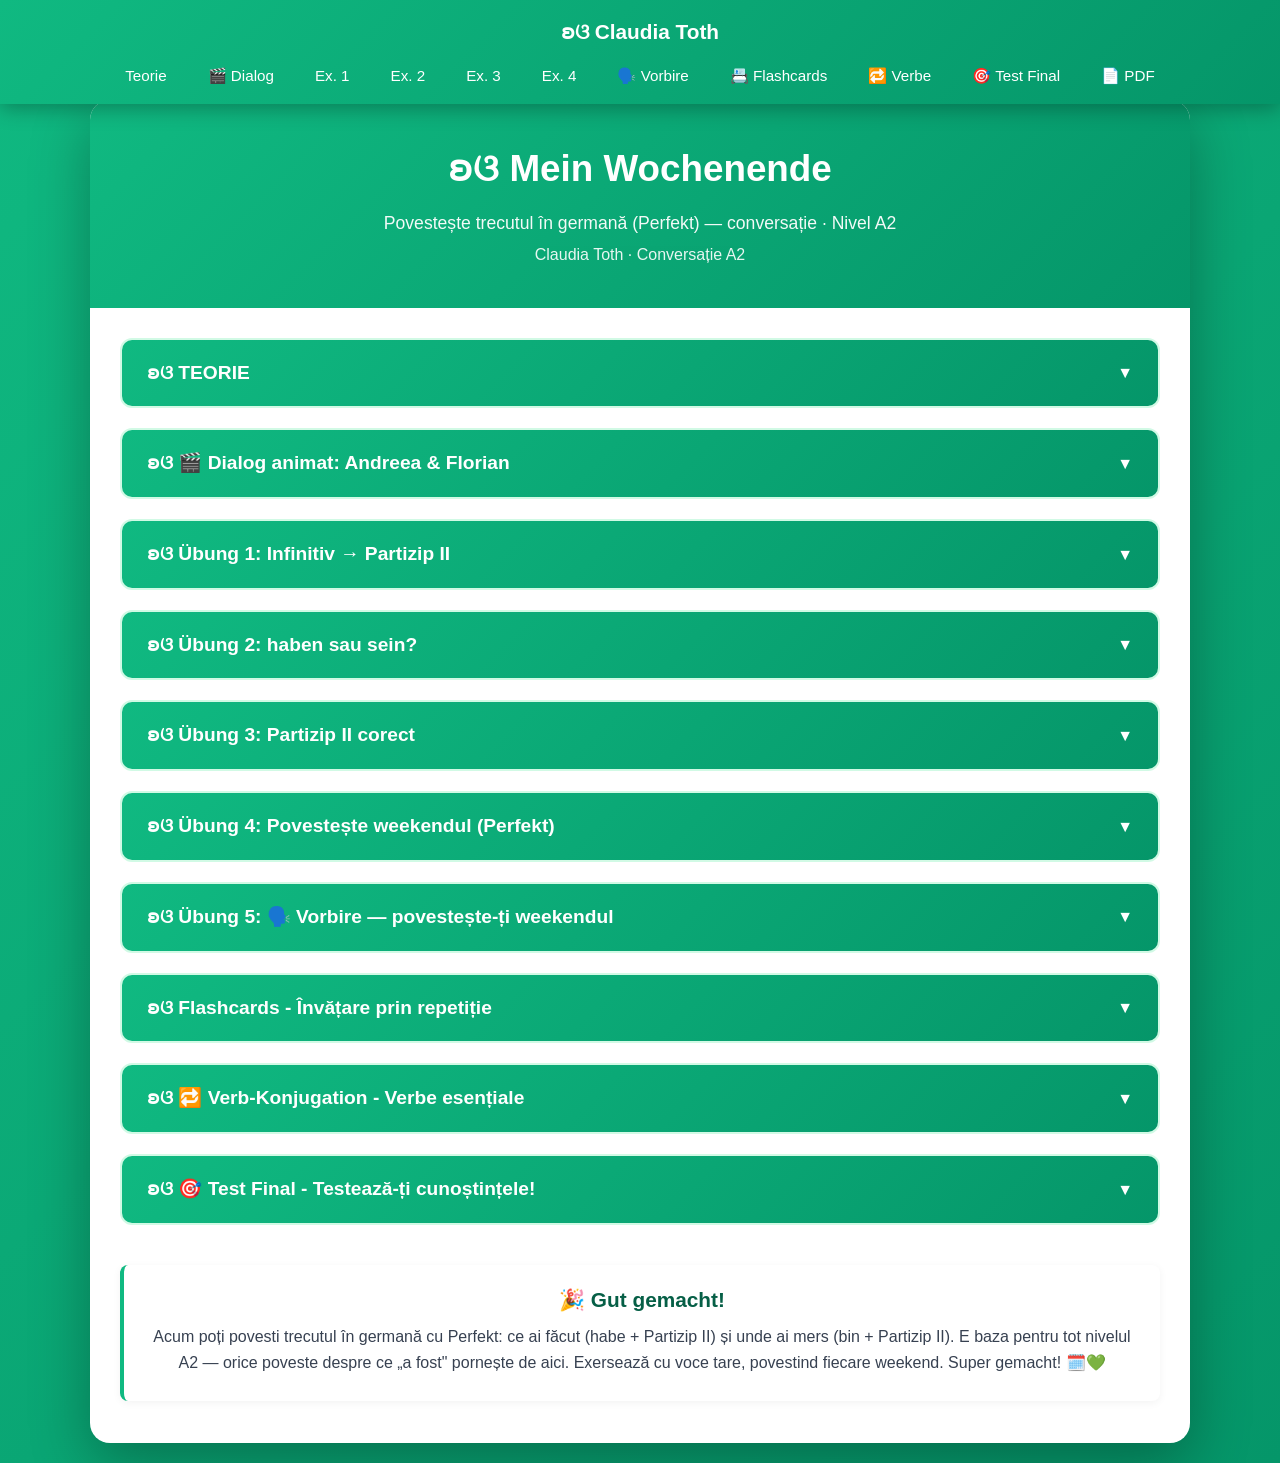
==== index.html @ 923f6eb4 "Conversatie A2 #1: Mein Wochenende (Perfekt - a povesti trecutul) Prima lectie de Conversatie A2: Pe" ====
<!DOCTYPE html>
<html lang="ro">
<head>
    <meta charset="UTF-8">
    <meta name="robots" content="noindex, nofollow">
    <meta name="viewport" content="width=device-width, initial-scale=1.0">
    <title>Mein Wochenende — conversație · Germană A2</title>
    <meta property="og:title" content="Mein Wochenende (Conversație A2)">
    <meta property="og:description" content="Învață să povestești trecutul în germană: Perfekt activ (haben/sein + Partizip II) + dialog animat Andreea↔Florian. Nivel A2.">
    <meta property="og:type" content="website">
    <link rel="stylesheet" href="styles.css">
</head>
<body>
    <nav class="navbar">
        <a href="#top" class="navbar-logo">ʚଓ Claudia Toth</a>
        <ul class="navbar-menu">
            <li><a href="#teorie" onclick="openSection(0)">Teorie</a></li>
            <li><a href="#dialog" onclick="openSection(1)">🎬 Dialog</a></li>
            <li><a href="#ex1" onclick="openSection(2)">Ex. 1</a></li>
            <li><a href="#ex2" onclick="openSection(3)">Ex. 2</a></li>
            <li><a href="#ex3" onclick="openSection(4)">Ex. 3</a></li>
            <li><a href="#ex4" onclick="openSection(5)">Ex. 4</a></li>
            <li><a href="#ex5" onclick="openSection(6)">🗣️ Vorbire</a></li>
            <li><a href="#flashcards" onclick="openSection(7)">📇 Flashcards</a></li>
            <li><a href="#verbs" onclick="openSection(8)">🔁 Verbe</a></li>
            <li><a href="#final-test" onclick="openSection(9)">🎯 Test Final</a></li>
            <li><a href="conversatie-a2-mein-wochenende.pdf" download>📄 PDF</a></li>
        </ul>
    </nav>

    <div class="container" id="top">
        <div class="header">
            <h1>ʚଓ Mein Wochenende</h1>
            <p class="subtitle">Povestește trecutul în germană (Perfekt) — conversație · Nivel A2</p>
            <p>Claudia Toth · Conversație A2</p>
        </div>

        <div class="content">
            <div class="section" id="teorie">
                <div class="section-header" onclick="toggleMainSection(0)"><h3>ʚଓ TEORIE</h3><span class="arrow">▼</span></div>
                <div class="section-content" id="main-section-0"><div id="theory-container"></div></div>
            </div>

            <div class="section" id="dialog">
                <div class="section-header" onclick="toggleMainSection(1)"><h3>ʚଓ 🎬 Dialog animat: Andreea & Florian</h3><span class="arrow">▼</span></div>
                <div class="section-content" id="main-section-1">
                    <p style="margin-bottom:14px;"><em>Apasă ▶️ Pornește. Bulele apar pe rând, personajul activ „pulsează". Ascultă cum Andreea și Florian își povestesc weekendul — vei auzi mult Perfekt: „habe… gespielt", „bin… gegangen". Reascultă orice replică cu 🔁.</em></p>
                    <div id="dialog1-container"></div>
                </div>
            </div>

            <div class="section" id="ex1">
                <div class="section-header" onclick="toggleMainSection(2)"><h3>ʚଓ Übung 1: Infinitiv → Partizip II</h3><span class="arrow">▼</span></div>
                <div class="section-content" id="main-section-2">
                    <div id="ex1-container"></div>
                    <div class="btn-container"><button class="btn btn-check" onclick="checkExercise(1)">✓ Verifica</button><button class="btn btn-reset" onclick="resetExercise(1)">↻ Reseteaza</button></div>
                    <div class="score" id="score-1"></div>
                </div>
            </div>

            <div class="section" id="ex2">
                <div class="section-header" onclick="toggleMainSection(3)"><h3>ʚଓ Übung 2: haben sau sein?</h3><span class="arrow">▼</span></div>
                <div class="section-content" id="main-section-3">
                    <div id="ex2-container"></div>
                    <div class="btn-container"><button class="btn btn-check" onclick="checkExercise(2)">✓ Verifica</button><button class="btn btn-reset" onclick="resetExercise(2)">↻ Reseteaza</button></div>
                    <div class="score" id="score-2"></div>
                </div>
            </div>

            <div class="section" id="ex3">
                <div class="section-header" onclick="toggleMainSection(4)"><h3>ʚଓ Übung 3: Partizip II corect</h3><span class="arrow">▼</span></div>
                <div class="section-content" id="main-section-4">
                    <div id="ex3-container"></div>
                    <div class="btn-container"><button class="btn btn-check" onclick="checkExercise(3)">✓ Verifica</button><button class="btn btn-reset" onclick="resetExercise(3)">↻ Reseteaza</button></div>
                    <div class="score" id="score-3"></div>
                </div>
            </div>

            <div class="section" id="ex4">
                <div class="section-header" onclick="toggleMainSection(5)"><h3>ʚଓ Übung 4: Povestește weekendul (Perfekt)</h3><span class="arrow">▼</span></div>
                <div class="section-content" id="main-section-5">
                    <div id="ex4-container"></div>
                    <div class="btn-container"><button class="btn btn-check" onclick="checkExercise(4)">✓ Verifica</button><button class="btn btn-reset" onclick="resetExercise(4)">↻ Reseteaza</button></div>
                    <div class="score" id="score-4"></div>
                </div>
            </div>

            <div class="section" id="ex5">
                <div class="section-header" onclick="toggleMainSection(6)"><h3>ʚଓ Übung 5: 🗣️ Vorbire — povestește-ți weekendul</h3><span class="arrow">▼</span></div>
                <div class="section-content" id="main-section-6">
                    <div class="theory-box">
                        <h4>🗣️ Erzähl von deinem Wochenende! / Povestește-ți weekendul!</h4>
                        <p>Acesta e cel mai important exercițiu din lecție — și nu se notează. Imaginează-ți că e luni și <strong>povestește cu voce tare</strong> ce ai făcut în weekend: folosește 3-4 propoziții la <strong>Perfekt</strong> (ce ai făcut cu „habe", unde ai mers cu „bin"). Repetă de 2-3 ori, până curge natural.</p>
                    </div>

                    <div class="theory-box" style="background:#eef2ff;border-color:#6366f1;">
                        <h4>💡 Tippuri — începuturi de propoziție</h4>
                        <ul style="margin-left:20px;">
                            <li><strong>Am Samstag habe ich …</strong> <em>(gemacht / gespielt / gekocht)</em></li>
                            <li><strong>Am Sonntag bin ich …</strong> <em>(gegangen / gefahren)</em></li>
                            <li><strong>Und dann habe ich …</strong></li>
                            <li><strong>Es war …</strong> <em>(schön / toll / langweilig)</em></li>
                        </ul>
                    </div>

                    <details class="transcript-details" style="margin-top:16px;">
                        <summary>🎧 Model de răspuns (ascultă & citește)</summary>
                        <div style="padding:14px 4px;">
                            <div class="lesson-audio">
                                <div class="audio-player">
                                    <button class="audio-btn" onclick="toggleAudio(event, 'audio-modell')" id="btn-audio-modell">▶</button>
                                    <audio id="audio-modell" preload="none"><source src="audio/06-modell.mp3" type="audio/mpeg"></audio>
                                </div>
                                <span class="lesson-audio-label">🔊 Ascultă modelul Andreei</span>
                            </div>
                            <div class="example-box">
                                <div class="de">Mein Wochenende war schön. Am Samstag bin ich früh aufgestanden. Ich habe eingekauft und zu Hause gekocht. Am Nachmittag habe ich Freunde getroffen. Am Sonntag bin ich ins Kino gegangen und habe einen Film gesehen. Es war ein tolles Wochenende!</div>
                                <div class="ro">Weekendul meu a fost frumos. Sâmbătă m-am trezit devreme. Am făcut cumpărături și am gătit acasă. După-amiaza m-am întâlnit cu prieteni. Duminică m-am dus la cinema și am văzut un film. A fost un weekend grozav!</div>
                            </div>
                            <div class="andreea-note" style="margin-top:14px;">
                                <img class="andreea-note-avatar" src="images/andreea.png" alt="Andreea">
                                <div class="andreea-note-content">
                                    <div class="speaker">Andreea</div>
                                    <div class="text">Nu trebuie să ai exact weekendul meu — povestește ce ai făcut TU (sau inventează). Dacă reușești 3-4 propoziții la Perfekt, cu auxiliarul corect (habe/bin), ai reușit. Super gemacht! 💚</div>
                                </div>
                            </div>
                        </div>
                    </details>
                </div>
            </div>

            <div class="section" id="flashcards">
                <div class="section-header" onclick="toggleMainSection(7)"><h3>ʚଓ Flashcards - Învățare prin repetiție</h3><span class="arrow">▼</span></div>
                <div class="section-content" id="main-section-7"><div id="flashcards-container"></div></div>
            </div>

            <div class="section" id="verbs">
                <div class="section-header" onclick="toggleMainSection(8)"><h3>ʚଓ 🔁 Verb-Konjugation - Verbe esențiale</h3><span class="arrow">▼</span></div>
                <div class="section-content" id="main-section-8"><div id="verbs-container"></div></div>
            </div>

            <div class="section" id="final-test">
                <div class="section-header" onclick="toggleMainSection(9)"><h3>ʚଓ 🎯 Test Final - Testează-ți cunoștințele!</h3><span class="arrow">▼</span></div>
                <div class="section-content" id="main-section-9"><div id="final-test-container"></div></div>
            </div>

            <div class="theory-box" style="text-align: center; margin-top: 40px;">
                <p style="font-size: 1.3rem; font-weight: bold; color: #065f46;">🎉 Gut gemacht!</p>
                <p>Acum poți povesti trecutul în germană cu Perfekt: ce ai făcut (habe + Partizip II) și unde ai mers (bin + Partizip II). E baza pentru tot nivelul A2 — orice poveste despre ce „a fost" pornește de aici. Exersează cu voce tare, povestind fiecare weekend. Super gemacht! 🗓️💚</p>
            </div>
        </div>
    </div>

    <script src="theory.js"></script>
    <script src="dialogs.js?v=1"></script>
    <script src="exercises.js"></script>
    <script src="flashcards.js"></script>
    <script src="verbs.js"></script>
    <script src="final-test.js"></script>
    <script src="main.js"></script>
</body>
</html>
---- styles.css ----
/* ============================================
   CLAUDIA TOTH - NOMEN-VERB-VERBINDUNGEN
   Design verde profesional · Mobile responsive
   ============================================ */

* {
    margin: 0;
    padding: 0;
    box-sizing: border-box;
}

body {
    font-family: 'Segoe UI', Tahoma, Geneva, Verdana, sans-serif;
    background: linear-gradient(135deg, #10b981 0%, #059669 100%);
    line-height: 1.6;
    padding: 0;
    padding-top: 80px;
    min-height: 100vh;
    color: #374151;
}

/* ============================================
   NAVIGATION BAR
   ============================================ */
.navbar {
    position: fixed;
    top: 0;
    left: 0;
    right: 0;
    background: linear-gradient(135deg, #10b981 0%, #059669 100%);
    padding: 15px 30px;
    box-shadow: 0 4px 20px rgba(0,0,0,0.3);
    z-index: 1000;
    display: flex;
    flex-direction: column;
    gap: 15px;
    align-items: center;
    justify-content: center;
}

.navbar-logo {
    color: white;
    font-size: 1.3rem;
    font-weight: bold;
    text-decoration: none;
}

.navbar-menu {
    display: flex;
    gap: 5px;
    list-style: none;
    align-items: center;
    flex-wrap: wrap;
    justify-content: center;
}

.navbar-menu a {
    color: white;
    text-decoration: none;
    padding: 10px 18px;
    border-radius: 8px;
    transition: all 0.3s;
    font-size: 0.95rem;
    font-weight: 500;
}

.navbar-menu a:hover {
    background: rgba(255,255,255,0.2);
    transform: translateY(-2px);
}

/* ============================================
   CONTAINER PRINCIPAL
   ============================================ */
.container {
    max-width: 1100px;
    margin: 20px auto;
    background: white;
    border-radius: 20px;
    box-shadow: 0 20px 60px rgba(0,0,0,0.3);
    overflow: hidden;
}

.header {
    background: linear-gradient(135deg, #10b981 0%, #059669 100%);
    color: white;
    padding: 40px 30px;
    text-align: center;
}

.header h1 {
    font-size: 2.3rem;
    margin-bottom: 10px;
}

.header .subtitle {
    font-size: 1.1rem;
    opacity: 0.95;
    margin-bottom: 5px;
}

.header p {
    font-size: 1rem;
    opacity: 0.9;
}

.content {
    padding: 30px;
}

/* ============================================
   SECȚIUNI (Teorie + Exerciții)
   ============================================ */
.section {
    margin-bottom: 20px;
    scroll-margin-top: 100px;
    border-radius: 12px;
    overflow: hidden;
    border: 2px solid #d1fae5;
}

.section-header {
    background: linear-gradient(135deg, #10b981 0%, #059669 100%);
    color: white;
    padding: 18px 25px;
    cursor: pointer;
    display: flex;
    justify-content: space-between;
    align-items: center;
    transition: all 0.3s;
}

.section-header:hover {
    background: linear-gradient(135deg, #059669 0%, #047857 100%);
}

.section-header h3 {
    font-size: 1.2rem;
}

.arrow {
    transition: transform 0.3s;
    font-size: 1rem;
}

.arrow.rotated {
    transform: rotate(180deg);
}

.section-content {
    display: none;
    padding: 25px;
    background: #f0fdf4;
}

.section-content.active {
    display: block;
    animation: fadeIn 0.4s ease-in-out;
}

@keyframes fadeIn {
    from { opacity: 0; transform: translateY(-5px); }
    to { opacity: 1; transform: translateY(0); }
}

/* ============================================
   SUB-SECȚIUNI (în Teorie)
   ============================================ */
.sub-section {
    margin-bottom: 12px;
    border-radius: 10px;
    overflow: hidden;
    border: 1px solid #a7f3d0;
    background: white;
}

.sub-section-header {
    background: #d1fae5;
    color: #065f46;
    padding: 12px 18px;
    cursor: pointer;
    display: flex;
    justify-content: space-between;
    align-items: center;
    font-weight: 600;
    transition: background 0.3s;
    gap: 10px;
}

.sub-section-header > span:first-child {
    flex: 1;
}

.sub-section-header:hover {
    background: #a7f3d0;
}

/* ============================================
   AUDIO PLAYER (Play / Stop la fiecare subtitlu)
   ============================================ */
.audio-player {
    display: flex;
    align-items: center;
}

.audio-btn {
    background: #10b981;
    color: white;
    border: none;
    width: 36px;
    height: 36px;
    border-radius: 50%;
    cursor: pointer;
    font-size: 0.9rem;
    transition: all 0.3s;
    display: flex;
    align-items: center;
    justify-content: center;
    padding: 0;
    box-shadow: 0 2px 6px rgba(16, 185, 129, 0.3);
}

.audio-btn:hover {
    background: #059669;
    transform: scale(1.1);
    box-shadow: 0 4px 10px rgba(16, 185, 129, 0.5);
}

.audio-btn:active {
    transform: scale(0.95);
}

.lesson-audio {
    display: flex;
    align-items: center;
    gap: 12px;
    margin-bottom: 18px;
    padding: 10px 14px;
    background: #f0fdf4;
    border-left: 4px solid #10b981;
    border-radius: 6px;
}

.lesson-audio-label {
    color: #065f46;
    font-weight: 600;
    font-size: 0.95rem;
}

.sub-arrow {
    transition: transform 0.3s;
}

.sub-arrow.rotated {
    transform: rotate(180deg);
}

.sub-section-content {
    display: none;
    padding: 18px;
    background: white;
}

.sub-section-content.active {
    display: block;
}

/* ============================================
   THEORY BOX
   ============================================ */
.theory-box {
    background: white;
    border-left: 4px solid #10b981;
    padding: 18px 22px;
    margin: 12px 0;
    border-radius: 8px;
    box-shadow: 0 2px 8px rgba(0,0,0,0.05);
}

.theory-box h4 {
    color: #065f46;
    margin-bottom: 10px;
    font-size: 1.1rem;
}

.theory-box p {
    margin-bottom: 8px;
}

.theory-box ul {
    margin-left: 20px;
    margin-top: 8px;
}

.theory-box li {
    margin-bottom: 6px;
}

/* Exemple în context */
.example-box {
    background: #ecfdf5;
    border: 1px dashed #10b981;
    padding: 12px 16px;
    border-radius: 8px;
    margin: 10px 0;
    font-style: italic;
}

.example-box .de {
    color: #065f46;
    font-weight: 600;
    font-style: normal;
}

.example-box .ro {
    color: #6b7280;
    font-size: 0.95rem;
    margin-top: 4px;
}

/* Tabele teorie */
.theory-table {
    width: 100%;
    border-collapse: collapse;
    margin: 12px 0;
    background: white;
    border-radius: 8px;
    overflow: hidden;
    box-shadow: 0 2px 6px rgba(0,0,0,0.05);
}

.theory-table th {
    background: #10b981;
    color: white;
    padding: 12px;
    text-align: left;
    font-weight: 600;
}

.theory-table td {
    padding: 10px 12px;
    border-bottom: 1px solid #d1fae5;
}

.theory-table tr:last-child td {
    border-bottom: none;
}

.theory-table tr:nth-child(even) {
    background: #f0fdf4;
}

.theory-table .verb {
    color: #059669;
    font-weight: bold;
}

.theory-table .nomen {
    color: #065f46;
    font-weight: 600;
}

.theory-table .ro-text {
    color: #6b7280;
    font-style: italic;
    font-size: 0.95rem;
}

/* ============================================
   EXERCIȚII
   ============================================ */
.exercise-instruction {
    background: #fffbeb;
    border-left: 4px solid #f59e0b;
    padding: 12px 18px;
    margin-bottom: 18px;
    border-radius: 8px;
    color: #78350f;
}

.exercise-item {
    background: white;
    padding: 15px 18px;
    margin-bottom: 12px;
    border-radius: 10px;
    display: flex;
    align-items: flex-start;
    gap: 12px;
    flex-wrap: wrap;
    box-shadow: 0 2px 6px rgba(0,0,0,0.05);
}

.exercise-number {
    background: #10b981;
    color: white;
    width: 30px;
    height: 30px;
    border-radius: 50%;
    display: flex;
    align-items: center;
    justify-content: center;
    font-weight: bold;
    flex-shrink: 0;
    font-size: 0.9rem;
}

.input-group {
    flex: 1;
    min-width: 200px;
    display: flex;
    flex-direction: column;
    gap: 6px;
}

.input-group label {
    color: #374151;
    font-size: 1rem;
    line-height: 1.5;
}

.input-group .nomen-highlight {
    color: #065f46;
    font-weight: bold;
    background: #d1fae5;
    padding: 2px 8px;
    border-radius: 5px;
}

.input-group input[type="text"],
.input-group select {
    padding: 10px 14px;
    border: 2px solid #d1fae5;
    border-radius: 8px;
    font-size: 1rem;
    font-family: inherit;
    transition: all 0.3s;
    background: white;
}

.input-group input[type="text"]:focus,
.input-group select:focus {
    outline: none;
    border-color: #10b981;
    box-shadow: 0 0 0 3px rgba(16, 185, 129, 0.15);
}

/* Multiple choice */
.mc-options {
    display: flex;
    flex-direction: column;
    gap: 8px;
    margin-top: 8px;
}

.mc-option {
    display: flex;
    align-items: center;
    gap: 10px;
    padding: 8px 12px;
    border-radius: 8px;
    transition: background 0.2s;
    cursor: pointer;
}

.mc-option:hover {
    background: #f0fdf4;
}

.mc-option input[type="radio"] {
    cursor: pointer;
    width: 18px;
    height: 18px;
    accent-color: #10b981;
}

.mc-option label {
    cursor: pointer;
    flex: 1;
}

/* Feedback */
.feedback {
    width: 100%;
    margin-top: 8px;
    padding: 0;
    font-size: 0.95rem;
    border-radius: 6px;
    transition: all 0.3s;
}

.feedback.correct {
    background: #d1fae5;
    color: #065f46;
    padding: 10px 14px;
    border-left: 3px solid #10b981;
}

.feedback.incorrect {
    background: #fee2e2;
    color: #991b1b;
    padding: 10px 14px;
    border-left: 3px solid #ef4444;
}

.feedback.correct::before {
    content: "✓ Richtig! ";
    font-weight: bold;
}

.feedback.incorrect::before {
    content: "✗ Falsch. ";
    font-weight: bold;
}

/* ============================================
   BUTOANE
   ============================================ */
.btn-container {
    display: flex;
    gap: 15px;
    justify-content: center;
    margin: 30px 0;
    flex-wrap: wrap;
}

.btn {
    padding: 14px 32px;
    border: none;
    border-radius: 10px;
    font-size: 1rem;
    font-weight: 600;
    cursor: pointer;
    transition: all 0.3s;
    font-family: inherit;
}

.btn-check {
    background: linear-gradient(135deg, #10b981 0%, #059669 100%);
    color: white;
}

.btn-check:hover {
    transform: translateY(-2px);
    box-shadow: 0 8px 20px rgba(16, 185, 129, 0.4);
}

.btn-reset {
    background: #6b7280;
    color: white;
}

.btn-reset:hover {
    background: #4b5563;
    transform: translateY(-2px);
    box-shadow: 0 8px 20px rgba(107, 114, 128, 0.4);
}

/* ============================================
   SCOR
   ============================================ */
.score {
    display: none;
    background: linear-gradient(135deg, #10b981 0%, #059669 100%);
    color: white;
    padding: 25px;
    border-radius: 12px;
    text-align: center;
    margin: 20px 0;
    scroll-margin-top: 100px;
}

.score.show {
    display: block;
    animation: fadeIn 0.5s;
}

.score-value {
    font-size: 2rem;
    font-weight: bold;
    margin-bottom: 10px;
}

.score-message {
    font-size: 1.1rem;
}

/* ============================================
   FLASHCARDS
   ============================================ */
.flashcard-counter {
    text-align: center;
    margin-bottom: 15px;
    color: #065f46;
    font-weight: 600;
}

.flashcard {
    background: white;
    border-radius: 16px;
    padding: 50px 30px;
    min-height: 220px;
    display: flex;
    align-items: center;
    justify-content: center;
    text-align: center;
    cursor: pointer;
    box-shadow: 0 4px 15px rgba(0,0,0,0.1);
    transition: transform 0.3s;
    position: relative;
    border: 3px solid #10b981;
}

.flashcard:hover {
    transform: scale(1.02);
}

.flashcard-content {
    width: 100%;
}

.flashcard .de {
    font-size: 1.8rem;
    color: #065f46;
    font-weight: bold;
    margin-bottom: 10px;
}

.flashcard .ro {
    font-size: 1.2rem;
    color: #6b7280;
    font-style: italic;
    display: none;
}

.flashcard.flipped .ro {
    display: block;
    animation: fadeIn 0.3s;
}

.flashcard-hint {
    position: absolute;
    bottom: 12px;
    left: 0;
    right: 0;
    color: #9ca3af;
    font-size: 0.85rem;
}

.flashcard-audio-btn {
    position: absolute;
    top: 15px;
    right: 15px;
    background: #10b981;
    color: white;
    border: none;
    width: 40px;
    height: 40px;
    border-radius: 50%;
    font-size: 1.2rem;
    cursor: pointer;
    transition: all 0.3s;
    display: flex;
    align-items: center;
    justify-content: center;
}

.flashcard-audio-btn:hover {
    background: #059669;
    transform: scale(1.1);
}

.flashcard-controls {
    display: flex;
    justify-content: space-between;
    gap: 15px;
    margin-top: 20px;
}

.flashcard-btn {
    flex: 1;
    background: linear-gradient(135deg, #10b981 0%, #059669 100%);
    color: white;
    padding: 12px;
    border: none;
    border-radius: 8px;
    cursor: pointer;
    font-size: 1rem;
    font-weight: 600;
    transition: all 0.3s;
    font-family: inherit;
}

.flashcard-btn:hover {
    transform: translateY(-2px);
    box-shadow: 0 4px 12px rgba(16, 185, 129, 0.4);
}

.flashcard-btn:disabled {
    background: #d1d5db;
    cursor: not-allowed;
    transform: none;
    box-shadow: none;
}

/* ============================================
   MOBILE RESPONSIVE
   ============================================ */
@media (max-width: 768px) {
    body {
        padding: 0;
        padding-top: 140px;
    }

    .navbar {
        padding: 15px;
    }

    .navbar-menu a {
        padding: 8px 12px;
        font-size: 0.85rem;
    }

    .container {
        margin: 10px;
        border-radius: 12px;
    }

    .header h1 {
        font-size: 1.6rem;
    }

    .header .subtitle {
        font-size: 0.95rem;
    }

    .content {
        padding: 15px;
    }

    .section-header h3 {
        font-size: 1rem;
    }

    .exercise-item {
        padding: 12px;
    }

    .input-group {
        min-width: 100%;
    }

    .btn {
        padding: 12px 24px;
        font-size: 0.95rem;
    }

    .flashcard {
        padding: 35px 20px;
        min-height: 180px;
    }

    .flashcard .de {
        font-size: 1.4rem;
    }

    .flashcard .ro {
        font-size: 1rem;
    }

    .theory-table,
    .grammar-table {
        font-size: 0.9rem;
        display: block;
        overflow-x: auto;
        white-space: nowrap;
        -webkit-overflow-scrolling: touch;
        max-width: 100%;
        scrollbar-width: thin;
        scrollbar-color: #f59e0b #fef3c7;
        background-image: linear-gradient(to right, transparent calc(100% - 32px), rgba(245, 158, 11, 0.28) 100%);
        background-attachment: local;
        background-repeat: no-repeat;
    }

    .theory-table::-webkit-scrollbar,
    .grammar-table::-webkit-scrollbar {
        height: 6px;
    }
    .theory-table::-webkit-scrollbar-track,
    .grammar-table::-webkit-scrollbar-track {
        background: #fef3c7;
        border-radius: 3px;
    }
    .theory-table::-webkit-scrollbar-thumb,
    .grammar-table::-webkit-scrollbar-thumb {
        background: #f59e0b;
        border-radius: 3px;
    }

    .theory-table::before,
    .grammar-table::before {
        content: '👈 Glisează lateral pentru toate coloanele 👉';
        display: block;
        background: #fef3c7;
        color: #92400e;
        padding: 6px 10px;
        font-size: 0.72rem;
        text-align: center;
        font-style: italic;
        border-radius: 6px 6px 0 0;
        white-space: nowrap;
        border-bottom: 1px solid #f59e0b;
        position: sticky;
        left: 0;
    }

    .theory-table th,
    .theory-table td,
    .grammar-table th,
    .grammar-table td {
        padding: 8px;
    }
}

/* ============================================
   TRADUCERI ROMÂNĂ sub fiecare propoziție germană
   Permanent vizibile sub tabelele de teorie
   ============================================ */
.ro-translation {
    display: inline-block;
    color: #6b7280;
    font-style: italic;
    font-size: 0.88rem;
    font-weight: normal;
    line-height: 1.4;
    margin-top: 4px;
    padding-left: 8px;
    border-left: 2px solid #fcd34d;
}

/* ============================================
   TEST FINAL - Wizard Style
   ============================================ */

/* Intro section */
.test-intro {
    background: white;
    padding: 30px;
    border-radius: 12px;
    text-align: center;
    box-shadow: 0 2px 8px rgba(0,0,0,0.05);
}

.test-intro h3 {
    color: #065f46;
    font-size: 1.5rem;
    margin-bottom: 15px;
}

.test-intro p {
    color: #374151;
    margin-bottom: 15px;
}

.test-info-list {
    list-style: none;
    padding: 0;
    margin: 20px auto;
    max-width: 500px;
    text-align: left;
}

.test-info-list li {
    padding: 8px 0;
    color: #374151;
}

.btn-large {
    padding: 16px 40px !important;
    font-size: 1.1rem !important;
    margin-top: 15px;
}

/* Wizard - container principal */
.test-wizard {
    background: white;
    padding: 30px;
    border-radius: 12px;
    box-shadow: 0 2px 8px rgba(0,0,0,0.05);
}

/* Progress bar */
.test-progress {
    margin-bottom: 25px;
}

.test-progress-info {
    display: flex;
    justify-content: space-between;
    margin-bottom: 10px;
    font-weight: 600;
    color: #065f46;
    flex-wrap: wrap;
    gap: 10px;
}

.test-progress-bar {
    height: 12px;
    background: #d1fae5;
    border-radius: 6px;
    overflow: hidden;
}

.test-progress-fill {
    height: 100%;
    background: linear-gradient(90deg, #10b981 0%, #059669 100%);
    transition: width 0.4s ease;
    border-radius: 6px;
    box-shadow: 0 0 8px rgba(16, 185, 129, 0.4);
}

/* Întrebarea curentă */
.test-question {
    background: #f0fdf4;
    padding: 25px;
    border-radius: 10px;
    margin-bottom: 20px;
    border: 2px solid #d1fae5;
}

.test-question-label {
    color: #065f46;
    font-weight: 600;
    font-size: 1.05rem;
    margin-bottom: 15px;
}

.test-question-content {
    font-size: 1.15rem;
    color: #374151;
    line-height: 1.8;
    margin-bottom: 12px;
}

.test-blank {
    background: #fef3c7;
    padding: 4px 16px;
    border-radius: 6px;
    border: 2px dashed #f59e0b;
    color: #78350f;
    font-weight: bold;
    margin-right: 8px;
}

.test-translation {
    display: block;
    color: #6b7280;
    font-style: italic;
    margin: 10px 0;
    font-size: 0.95rem;
}

.test-ro-text {
    background: #fff7ed;
    padding: 15px;
    border-radius: 8px;
    border-left: 4px solid #f59e0b;
    color: #78350f;
    font-weight: 500;
}

.test-input {
    width: 100%;
    padding: 12px 16px;
    border: 2px solid #d1fae5;
    border-radius: 8px;
    font-size: 1.05rem;
    font-family: inherit;
    transition: all 0.3s;
    background: white;
    margin-top: 10px;
}

.test-input:focus {
    outline: none;
    border-color: #10b981;
    box-shadow: 0 0 0 3px rgba(16, 185, 129, 0.15);
}

.test-mc {
    margin-top: 15px;
}

.test-mc .mc-option {
    background: white;
    padding: 12px 16px;
    border-radius: 8px;
    margin-bottom: 8px;
    border: 2px solid #d1fae5;
    transition: all 0.2s;
}

.test-mc .mc-option:hover {
    border-color: #10b981;
    background: #f0fdf4;
}

/* Controale wizard */
.test-controls {
    display: flex;
    gap: 12px;
    justify-content: space-between;
    margin-top: 25px;
    flex-wrap: wrap;
}

.btn-secondary {
    background: #6b7280;
    color: white;
}

.btn-secondary:hover {
    background: #4b5563;
    transform: translateY(-2px);
    box-shadow: 0 4px 12px rgba(107, 114, 128, 0.4);
}

.btn:disabled {
    opacity: 0.5;
    cursor: not-allowed;
    transform: none !important;
    box-shadow: none !important;
}

/* Buton ÎNAPOI LA TEORIE */
.btn-back {
    background: linear-gradient(135deg, #6366f1 0%, #4f46e5 100%);
    color: white;
}

.btn-back:hover {
    transform: translateY(-2px);
    box-shadow: 0 8px 20px rgba(99, 102, 241, 0.4);
}

.test-back-top {
    margin-bottom: 20px;
}

/* REZULTATE */
.test-results {
    background: white;
    padding: 30px;
    border-radius: 12px;
    box-shadow: 0 2px 8px rgba(0,0,0,0.05);
}

.test-result-card {
    text-align: center;
    padding: 30px;
    border-radius: 16px;
    margin-bottom: 25px;
}

.test-result-card.passed {
    background: linear-gradient(135deg, #10b981 0%, #059669 100%);
    color: white;
}

.test-result-card.failed {
    background: linear-gradient(135deg, #ef4444 0%, #dc2626 100%);
    color: white;
}

.test-result-emoji {
    font-size: 4rem;
    margin-bottom: 10px;
}

.test-result-badge {
    font-size: 1.3rem;
    font-weight: bold;
    letter-spacing: 2px;
    margin-bottom: 15px;
    opacity: 0.95;
}

.test-result-score {
    font-size: 3rem;
    font-weight: bold;
    margin-bottom: 5px;
}

.test-result-percentage {
    font-size: 2.5rem;
    font-weight: bold;
    margin-bottom: 20px;
    opacity: 0.9;
}

.test-result-message {
    font-size: 1rem;
    line-height: 1.6;
    max-width: 550px;
    margin: 0 auto;
    padding: 0 15px;
}

.pass-mark, .fail-mark {
    margin-top: 20px;
    padding: 12px;
    background: rgba(255,255,255,0.2);
    border-radius: 8px;
    font-weight: 600;
    font-size: 0.95rem;
}

/* Stats categorii */
.test-stats {
    background: #f0fdf4;
    padding: 20px;
    border-radius: 10px;
    margin-bottom: 20px;
    border-left: 4px solid #10b981;
}

.test-stats h4 {
    color: #065f46;
    margin-bottom: 12px;
}

.test-stats ul {
    list-style: none;
    padding: 0;
}

.test-stats li {
    padding: 8px 0;
    border-bottom: 1px solid #d1fae5;
    color: #374151;
}

.test-stats li:last-child {
    border-bottom: none;
}

/* Greșeli */
.test-mistakes {
    background: #fef2f2;
    padding: 20px;
    border-radius: 10px;
    margin-bottom: 20px;
    border-left: 4px solid #ef4444;
}

.test-mistakes h4 {
    color: #991b1b;
    margin-bottom: 15px;
}

.mistake-item {
    background: white;
    padding: 12px 15px;
    border-radius: 8px;
    margin-bottom: 10px;
    line-height: 1.6;
}

/* Acțiuni finale */
.test-final-actions {
    display: flex;
    gap: 15px;
    justify-content: center;
    flex-wrap: wrap;
    margin-top: 25px;
}

/* Mobile responsive pentru test */
@media (max-width: 768px) {
    .test-intro,
    .test-wizard,
    .test-results {
        padding: 20px 15px;
    }
    
    .test-question {
        padding: 18px 15px;
    }
    
    .test-question-content {
        font-size: 1rem;
    }
    
    .test-result-emoji {
        font-size: 3rem;
    }
    
    .test-result-score {
        font-size: 2.2rem;
    }
    
    .test-result-percentage {
        font-size: 1.8rem;
    }
    
    .test-controls {
        flex-direction: column;
    }

    .test-controls .btn {
        width: 100%;
    }
}

/* ============================================
   EX1 - CLICK-MATCH (DE ↔ RO)
   ============================================ */
.dm-board {
    display: grid;
    grid-template-columns: 1fr 1fr;
    gap: 18px;
    margin: 15px 0;
}

.dm-col {
    background: white;
    padding: 14px;
    border-radius: 10px;
    box-shadow: 0 2px 6px rgba(0,0,0,0.05);
    display: flex;
    flex-direction: column;
    gap: 8px;
}

.dm-col-title {
    color: #065f46;
    font-weight: bold;
    margin-bottom: 6px;
    text-align: center;
    font-size: 1rem;
    padding-bottom: 8px;
    border-bottom: 2px solid #d1fae5;
}

.dm-tile {
    padding: 10px 14px;
    background: #f0fdf4;
    border: 2px solid #d1fae5;
    border-radius: 8px;
    cursor: pointer;
    transition: all 0.2s;
    font-weight: 500;
    color: #065f46;
    text-align: center;
}

.dm-tile:hover {
    background: #d1fae5;
    border-color: #10b981;
    transform: translateY(-1px);
}

.dm-tile.dm-selected {
    background: #fef3c7;
    border-color: #f59e0b;
    color: #78350f;
}

.dm-tile.dm-correct {
    background: #d1fae5;
    border-color: #10b981;
    color: #065f46;
    cursor: default;
    opacity: 0.7;
}

.dm-tile.dm-wrong {
    background: #fee2e2;
    border-color: #ef4444;
    color: #991b1b;
    animation: shake 0.4s;
}

.dm-status {
    text-align: center;
    margin-top: 12px;
    padding: 10px;
    background: #fffbeb;
    border-radius: 8px;
    color: #78350f;
    font-weight: 600;
    border-left: 4px solid #f59e0b;
}

@keyframes shake {
    0%, 100% { transform: translateX(0); }
    25% { transform: translateX(-5px); }
    75% { transform: translateX(5px); }
}

/* ============================================
   EX2 - SORT 5 COLOANE
   ============================================ */
.sort-pool {
    display: flex;
    flex-wrap: wrap;
    gap: 8px;
    padding: 14px;
    background: white;
    border: 2px dashed #10b981;
    border-radius: 10px;
    margin: 15px 0;
    min-height: 60px;
}

.sort-tile {
    padding: 8px 14px;
    background: #f0fdf4;
    border: 2px solid #d1fae5;
    border-radius: 8px;
    cursor: pointer;
    transition: all 0.2s;
    font-weight: 500;
    color: #065f46;
    user-select: none;
}

.sort-tile:hover {
    background: #d1fae5;
    border-color: #10b981;
}

.sort-tile.sort-selected {
    background: #fef3c7;
    border-color: #f59e0b;
    color: #78350f;
}

.sort-tile.sort-wrong {
    background: #fee2e2;
    border-color: #ef4444;
    color: #991b1b;
    animation: shake 0.4s;
}

.sort-tile.sort-placed {
    background: #d1fae5;
    border-color: #10b981;
    color: #065f46;
    cursor: default;
}

.sort-cols {
    display: grid;
    grid-template-columns: repeat(5, 1fr);
    gap: 10px;
    margin-top: 12px;
}

.sort-col {
    background: white;
    border: 2px solid #d1fae5;
    border-radius: 10px;
    padding: 10px;
    cursor: pointer;
    min-height: 140px;
    transition: all 0.2s;
}

.sort-col:hover {
    border-color: #10b981;
    background: #f0fdf4;
}

.sort-col-title {
    text-align: center;
    font-weight: bold;
    color: white;
    background: linear-gradient(135deg, #10b981 0%, #059669 100%);
    padding: 6px 10px;
    border-radius: 6px;
    margin-bottom: 8px;
    font-size: 1rem;
}

.sort-col-body {
    display: flex;
    flex-direction: column;
    gap: 6px;
}

/* ============================================
   EX3 - SATZBAU KLAMMER (click-to-build)
   ============================================ */
.satzbau-item {
    background: white;
    padding: 15px 18px;
    margin-bottom: 12px;
    border-radius: 10px;
    display: flex;
    align-items: flex-start;
    gap: 12px;
    box-shadow: 0 2px 6px rgba(0,0,0,0.05);
}

.satzbau-answer {
    min-height: 50px;
    padding: 12px;
    background: #fffbeb;
    border: 2px dashed #f59e0b;
    border-radius: 8px;
    margin: 8px 0;
    display: flex;
    flex-wrap: wrap;
    gap: 6px;
    align-items: center;
}

.satzbau-answer-placeholder {
    color: #9ca3af;
    font-style: italic;
    font-size: 0.95rem;
}

.satzbau-pool {
    display: flex;
    flex-wrap: wrap;
    gap: 8px;
    padding: 10px;
    background: #f0fdf4;
    border-radius: 8px;
    margin-top: 8px;
}

.satzbau-word {
    padding: 8px 14px;
    background: white;
    border: 2px solid #d1fae5;
    border-radius: 8px;
    cursor: pointer;
    transition: all 0.2s;
    font-weight: 500;
    color: #065f46;
    user-select: none;
}

.satzbau-word:hover {
    background: #d1fae5;
    border-color: #10b981;
    transform: translateY(-1px);
}

.satzbau-word.satzbau-used {
    background: #f3f4f6;
    color: #d1d5db;
    border-color: #e5e7eb;
    cursor: not-allowed;
    opacity: 0.5;
}

.satzbau-picked {
    padding: 6px 12px;
    background: #10b981;
    color: white;
    border-radius: 6px;
    cursor: pointer;
    font-weight: 500;
    transition: all 0.2s;
}

.satzbau-picked:hover {
    background: #ef4444;
}

/* ============================================
   EX4 - AUDIO DICTATION
   ============================================ */
.dict-play-btn {
    background: linear-gradient(135deg, #10b981 0%, #059669 100%);
    color: white;
    border: none;
    padding: 8px 16px;
    border-radius: 8px;
    cursor: pointer;
    font-weight: 600;
    font-family: inherit;
    transition: all 0.2s;
    font-size: 0.95rem;
}

.dict-play-btn:hover {
    transform: translateY(-1px);
    box-shadow: 0 4px 10px rgba(16, 185, 129, 0.4);
}

/* ============================================
   EX5 - FIND-THE-MISTAKE
   ============================================ */
.mistake-options {
    display: flex;
    flex-direction: column;
    gap: 8px;
    margin-top: 8px;
}

.mistake-opt {
    padding: 10px 14px;
    background: white;
    border: 2px solid #d1fae5;
    border-radius: 8px;
    cursor: pointer;
    transition: all 0.2s;
    color: #374151;
}

.mistake-opt:hover {
    border-color: #10b981;
    background: #f0fdf4;
}

.mistake-opt.mistake-picked {
    border-color: #f59e0b;
    background: #fef3c7;
    color: #78350f;
    font-weight: 600;
}

.mistake-opt-letter {
    font-weight: bold;
    color: #065f46;
    margin-right: 6px;
}

/* ============================================
   MOBILE pentru widgeturile interactive
   ============================================ */
@media (max-width: 768px) {
    .dm-board {
        grid-template-columns: 1fr;
        gap: 12px;
    }
    .sort-cols {
        grid-template-columns: repeat(2, 1fr);
    }
    .sort-col {
        min-height: 100px;
    }
    .satzbau-item {
        flex-direction: column;
        padding: 12px;
    }
}

/* ============================================
   PDF — footer @page + secțiuni EXPANDATE la print
   ⚠️ NU se schimbă interfața web. Doar la PRINT secțiunile colapsabile
   se deschid, ca PDF-ul să conțină MATERIA, nu doar header-ele.
   ============================================ */
@page {
    size: A4;
    margin: 18mm 14mm 22mm 14mm;
    @bottom-left { content: "ʚଓ © 2026 Claudia Toth"; font-size: 9pt; color: #065f46; }
    @bottom-right { content: "pag. " counter(page) " / " counter(pages); font-size: 9pt; color: #6b7280; }
}

@media print {
    /* Forțează TOATE secțiunile + sub-secțiunile deschise → PDF cu materia completă */
    .section-content { display: block !important; }
    .sub-section-content { display: block !important; }
    /* Ascunde decorațiunile interactive (săgeți, navbar, butoane verifică/reset) */
    .navbar { display: none !important; }
    .arrow, .sub-arrow { display: none !important; }
    .btn-container { display: none !important; }
    .section-header, .sub-section-header { cursor: default; }
    /* Păstrează culorile la print (verzi + gradient) */
    body { background: white; padding-top: 0; -webkit-print-color-adjust: exact; print-color-adjust: exact; }
    .container { box-shadow: none; margin: 0; max-width: 100%; }
    .header, .section-header { -webkit-print-color-adjust: exact; print-color-adjust: exact; }
    /* Evită break-uri inestetice în mijlocul tabelelor/cardurilor */
    .theory-box, .example-box, .theory-table, .sub-section { page-break-inside: avoid; break-inside: avoid; }
}

/* ===== CAST BANNER (personajele Annettes Deutschkurs) =====
   ⚠️ NU șterge — acest bloc este parte din TEMPLATE-ul canonical
   folosit de lesson-generator. Rămâne dormant dacă lecția nu are
   <div class="cast-banner"> în HTML, dar e ACTIV pentru toate
   lecțiile noi generate care folosesc cast-grid (A1+A2 standard).
   Spec complet în IMPORTANT PENTRU AGENTI/AGENTS-README.md §🌐 CAST GRID. */
.cast-banner {
    background: linear-gradient(135deg, #ecfdf5 0%, #d1fae5 100%);
    border: 2px solid #10B981;
    border-radius: 12px;
    padding: 16px;
    margin: 20px 0;
    text-align: center;
}
.cast-banner h4 {
    color: #065f46;
    margin: 0 0 12px;
    font-size: 1.1rem;
}
.cast-grid {
    display: grid;
    grid-template-columns: repeat(6, 1fr);
    gap: 8px;
    max-width: 720px;
    margin: 0 auto;
}
.cast-card {
    background: #fff;
    border-radius: 8px;
    padding: 8px 4px;
    text-align: center;
    box-shadow: 0 1px 3px rgba(0,0,0,0.06);
}
.cast-card img {
    width: 60px;
    height: 80px;
    object-fit: contain;
    display: block;
    margin: 0 auto 4px;
}
.cast-card .name {
    font-size: 0.72rem;
    font-weight: 700;
    color: #065f46;
    line-height: 1.2;
}
.cast-card .detail {
    font-size: 0.65rem;
    color: #6b7280;
    line-height: 1.2;
    margin-top: 2px;
}
@media (max-width: 768px) {
    .cast-grid { grid-template-columns: repeat(3, 1fr); }
}

/* ===== ANDREEA NOTE (caseta cu tip de la cursantă Andreea) — REGULA 15 ===== */
/* Avatar 44×56px (NU dimensiune nativă!) — adăugat în template 28 mai 2026 */
/* după bug raportat de Claudia pe A2 L2 (andreeas-diplom) */
.andreea-note {
    background: #fffbeb;
    border-left: 4px solid #f59e0b;
    border-radius: 0 8px 8px 0;
    padding: 12px 16px;
    margin: 14px 0;
    display: flex;
    gap: 12px;
    align-items: flex-start;
}
.andreea-note-avatar {
    width: 44px;
    height: 56px;
    object-fit: contain;
    flex-shrink: 0;
}
.andreea-note-content {
    flex: 1;
}
.andreea-note-content .speaker {
    font-weight: 700;
    color: #92400e;
    font-size: 0.85rem;
    margin-bottom: 4px;
}
.andreea-note-content .speaker::before {
    content: "💚 ";
}
.andreea-note-content .text {
    color: #78350f;
    font-size: 0.92rem;
    font-style: italic;
    line-height: 1.55;
}

/* ===== GRAMMAR-TABLE (desktop) — REGULA 3 OBLIGATORIE ===== */
/* Adăugat 28 mai 2026 în template — lipsea din global CSS */
.grammar-table {
    width: 100%;
    border-collapse: collapse;
    margin: 10px 0;
    background: white;
    border-radius: 6px;
    overflow: hidden;
    box-shadow: 0 1px 4px rgba(0,0,0,0.04);
}
.grammar-table th {
    background: #d1fae5;
    color: #065f46;
    padding: 12px 16px;
    text-align: left;
    font-weight: 600;
    border-bottom: 2px solid #047857;
    white-space: nowrap;
}
.grammar-table td {
    padding: 12px 16px;
    border-bottom: 1px solid #ecfdf5;
    vertical-align: middle;
}
.grammar-table tr:last-child td {
    border-bottom: none;
}
.grammar-table tr:nth-child(even) {
    background: #f0fdf4;
}

/* ===== REGULA 14 PATCH â€” touch scroll mobile (fix raportat 31 mai 2026) ===== */
@media (max-width: 768px) {
    .theory-table,
    .grammar-table {
        touch-action: pan-x !important;
        -webkit-overflow-scrolling: touch !important;
        overflow-x: auto !important;
    }
    /* Wrapper-ul (theory-box) nu trebuie sÄƒ blocheze scroll-ul */
    .theory-box {
        overflow: visible !important;
    }
    /* Verb cards la fel */
    .verb-card {
        overflow-x: auto !important;
        -webkit-overflow-scrolling: touch !important;
    }
}

/* ============================================
   DIALOG ANIMAT (motor Pflege) — Andreea ↔ Annette
   ============================================ */
.animated-dialog { background: white; border-radius: 16px; padding: 20px; margin: 16px 0; box-shadow: 0 4px 18px rgba(6, 95, 70, 0.1); }
.dialog-context { background: #f0fdf4; border-left: 4px solid #10b981; padding: 10px 14px; border-radius: 6px; color: #065f46; font-size: 0.9rem; margin-bottom: 18px; }
.stage-container { background: linear-gradient(135deg, #f0fdf4 0%, #ecfdf5 100%); border-radius: 12px; padding: 24px 16px; margin: 14px 0; }
.stage { display: grid; grid-template-columns: 1fr 1fr; gap: 24px; align-items: start; }
.character-wrapper { display: flex; flex-direction: column; align-items: center; position: relative; transition: all 0.3s; opacity: 0.55; }
.character-wrapper.speaking { opacity: 1; transform: scale(1.05); }
.character-wrapper.speaking .character-avatar { animation: pulse 1.5s infinite; box-shadow: 0 0 0 6px rgba(16, 185, 129, 0.25); }
@keyframes pulse { 0% { box-shadow: 0 0 0 0 rgba(16, 185, 129, 0.4); } 70% { box-shadow: 0 0 0 12px rgba(16, 185, 129, 0); } 100% { box-shadow: 0 0 0 0 rgba(16, 185, 129, 0); } }
.character-avatar { width: 90px; height: 90px; border-radius: 50%; overflow: hidden; border: 3px solid #10b981; background: white; display: flex; align-items: center; justify-content: center; }
.character-avatar img { width: 100%; height: 100%; object-fit: cover; }
.character-label { margin-top: 8px; color: #065f46; font-weight: 700; font-size: 0.95rem; }
.speech-bubble { position: relative; margin-top: 14px; background: white; border: 2px solid #10b981; border-radius: 14px; padding: 12px 16px; width: 100%; max-width: 280px; opacity: 0; transform: translateY(8px); transition: opacity 0.3s, transform 0.3s; pointer-events: none; box-shadow: 0 4px 12px rgba(6, 95, 70, 0.08); }
.speech-bubble::before { content: ''; position: absolute; top: -10px; left: 50%; transform: translateX(-50%); width: 0; height: 0; border-left: 8px solid transparent; border-right: 8px solid transparent; border-bottom: 10px solid #10b981; }
.speech-bubble::after { content: ''; position: absolute; top: -7px; left: 50%; transform: translateX(-50%); width: 0; height: 0; border-left: 7px solid transparent; border-right: 7px solid transparent; border-bottom: 8px solid white; }
.speech-bubble.visible { opacity: 1; transform: translateY(0); }
.speech-bubble .bubble-de, .speech-bubble .bubble-ro { transition: opacity 0.18s ease; }
.speech-bubble.text-fading .bubble-de, .speech-bubble.text-fading .bubble-ro { opacity: 0.15; }
.bubble-de { color: #065f46; font-weight: 600; font-size: 0.95rem; margin-bottom: 6px; line-height: 1.4; }
.bubble-ro { color: #6b7280; font-style: italic; font-size: 0.85rem; line-height: 1.4; }
.dialog-controls { display: flex; justify-content: center; gap: 10px; margin: 16px 0 10px; flex-wrap: wrap; }
.btn-dialog { background: linear-gradient(135deg, #10b981 0%, #059669 100%); color: white; border: none; padding: 10px 18px; border-radius: 8px; cursor: pointer; font-size: 0.92rem; font-weight: 600; transition: all 0.2s; font-family: inherit; }
.btn-dialog:hover:not(:disabled) { transform: translateY(-2px); box-shadow: 0 4px 12px rgba(16, 185, 129, 0.3); }
.btn-dialog:disabled { background: #d1d5db; cursor: not-allowed; }
.dialog-progress { text-align: center; margin-top: 8px; }
.progress-bar { height: 8px; background: #e5e7eb; border-radius: 4px; overflow: hidden; margin-bottom: 6px; }
.progress-fill { height: 100%; background: linear-gradient(135deg, #10b981 0%, #059669 100%); transition: width 0.3s ease-out; width: 0%; }
.progress-text { color: #065f46; font-size: 0.85rem; font-weight: 600; }
.transcript-details { margin-top: 16px; background: #f0fdf4; border-radius: 8px; padding: 10px 14px; }
.transcript-details summary { color: #065f46; font-weight: 600; cursor: pointer; padding: 4px 0; }
.transcript-list { margin-top: 10px; }
.reply-item { background: white; border-left: 4px solid #d1d5db; padding: 10px 12px; border-radius: 6px; margin-bottom: 8px; transition: all 0.3s; }
.reply-item.active { border-left-color: #10b981; background: #f0fdf4; transform: translateX(4px); }
.reply-header { display: flex; align-items: center; gap: 10px; margin-bottom: 6px; }
.reply-num { color: #6b7280; font-size: 0.85rem; font-weight: 700; }
.reply-speaker { color: #065f46; font-weight: 600; font-size: 0.88rem; flex: 1; }
.speaker-andreea { color: #047857; }
.speaker-annette { color: #a21caf; }
.speaker-florian { color: #0d9488; }
.speaker-arzt { color: #0891b2; }
.arzt-avatar { background: linear-gradient(135deg, #ecfeff 0%, #cffafe 100%); font-size: 42px; }
.speaker-passant { color: #475569; }
.passant-avatar { background: linear-gradient(135deg, #f1f5f9 0%, #e2e8f0 100%); font-size: 42px; }
.speaker-beamter { color: #7c3aed; }
.beamter-avatar { background: linear-gradient(135deg, #f5f3ff 0%, #ede9fe 100%); font-size: 42px; }
.btn-replay-reply { background: #ecfdf5; border: 1px solid #10b981; color: #065f46; border-radius: 6px; padding: 3px 8px; cursor: pointer; font-size: 0.8rem; }
.btn-replay-reply:hover { background: #d1fae5; }
.reply-de { color: #065f46; font-weight: 600; font-size: 0.92rem; line-height: 1.45; }
.reply-ro { color: #6b7280; font-style: italic; font-size: 0.85rem; margin-top: 2px; }
@media (max-width: 768px) {
    .stage { grid-template-columns: 1fr; gap: 32px; }
}

/* ===== Kenji — avatar emoji (student invitat Japonia) ===== */
.kenji-avatar { background: linear-gradient(135deg, #eff6ff 0%, #dbeafe 100%); font-size: 44px; }
.speaker-kenji { color: #2563eb; }
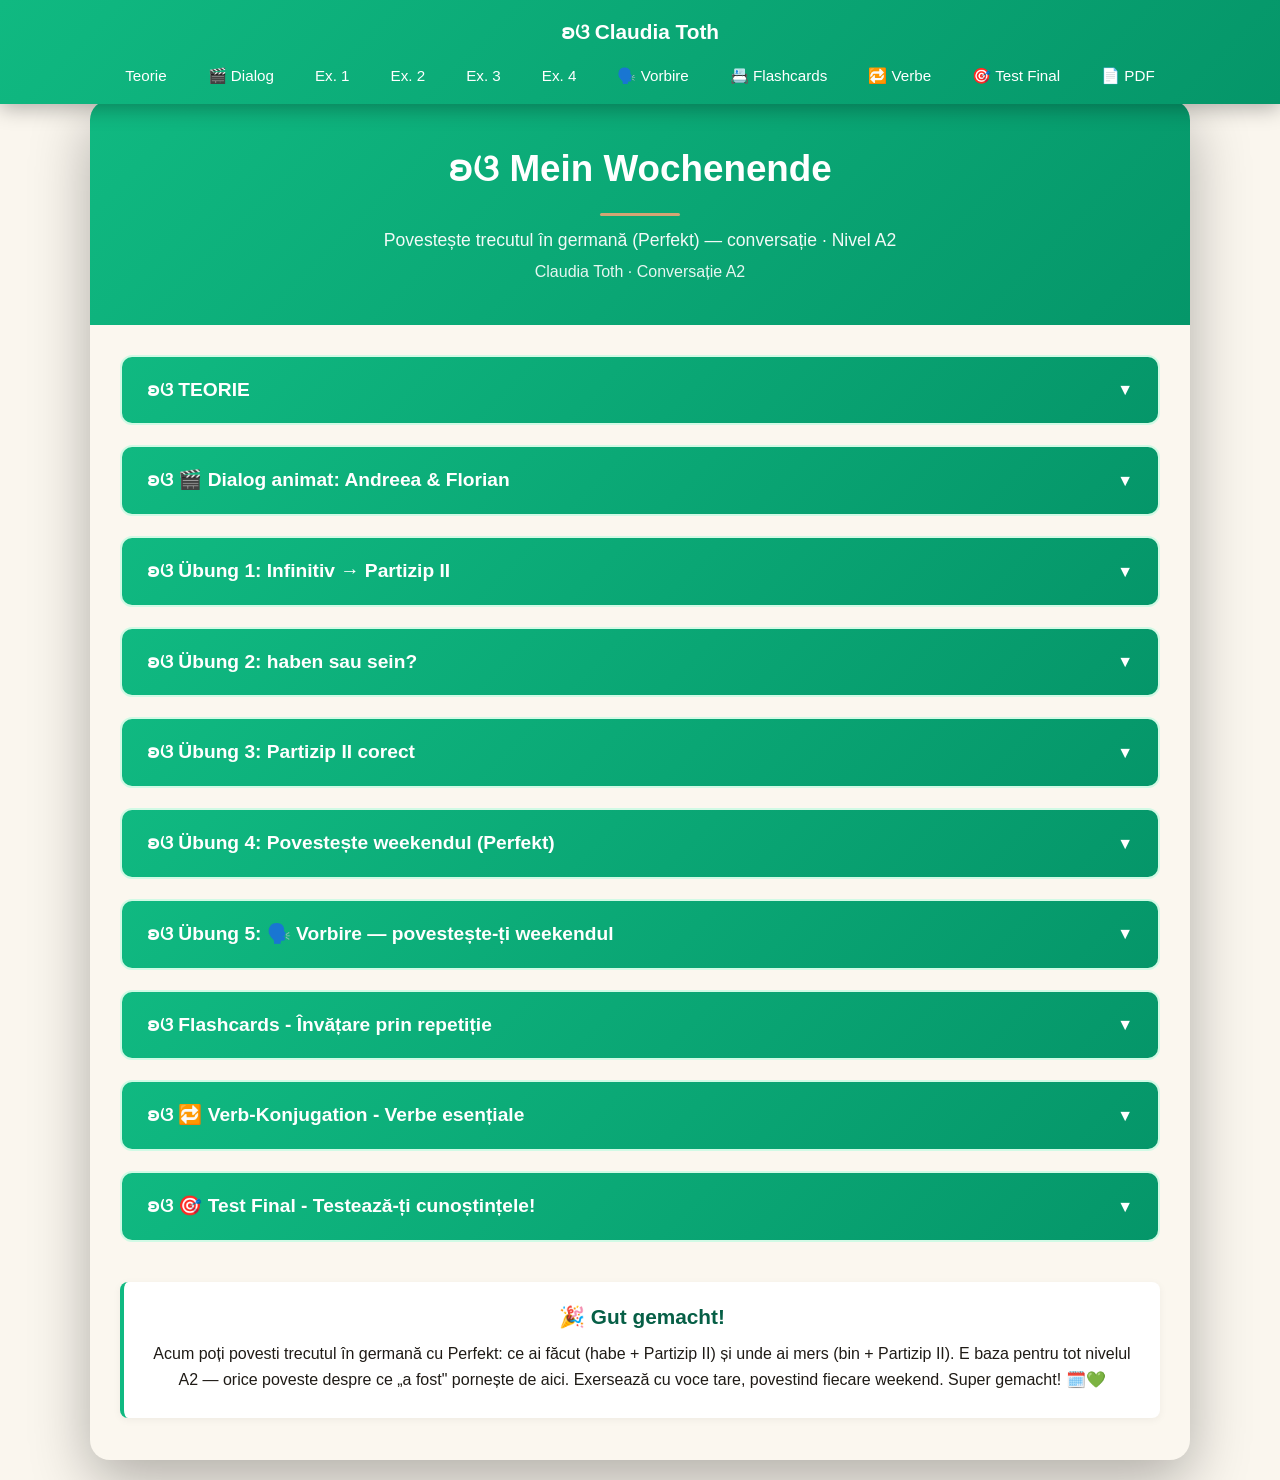
==== commit 0bfe9afc: "Rebrand v2 culori: crem + auriu + emerald (mustar v1 eliminat) + PDF regenerat Co-Authored-By: Claud" ====
--- a/index.html
+++ b/index.html
@@ -93,7 +93,7 @@
                         <p>Acesta e cel mai important exercițiu din lecție — și nu se notează. Imaginează-ți că e luni și <strong>povestește cu voce tare</strong> ce ai făcut în weekend: folosește 3-4 propoziții la <strong>Perfekt</strong> (ce ai făcut cu „habe", unde ai mers cu „bin"). Repetă de 2-3 ori, până curge natural.</p>
                     </div>
 
-                    <div class="theory-box" style="background:#eef2ff;border-color:#6366f1;">
+                    <div class="theory-box" style="background:#F5F0E8;border-color:#D4A574;">
                         <h4>💡 Tippuri — începuturi de propoziție</h4>
                         <ul style="margin-left:20px;">
                             <li><strong>Am Samstag habe ich …</strong> <em>(gemacht / gespielt / gekocht)</em></li>
--- a/styles.css
+++ b/styles.css
@@ -11,12 +11,12 @@
 
 body {
     font-family: 'Segoe UI', Tahoma, Geneva, Verdana, sans-serif;
-    background: linear-gradient(135deg, #10b981 0%, #059669 100%);
+    background: #FAF6EE;
     line-height: 1.6;
     padding: 0;
     padding-top: 80px;
     min-height: 100vh;
-    color: #374151;
+    color: #1F1B16;
 }
 
 /* ============================================
@@ -75,7 +75,7 @@
 .container {
     max-width: 1100px;
     margin: 20px auto;
-    background: white;
+    background: #FBF7EF;
     border-radius: 20px;
     box-shadow: 0 20px 60px rgba(0,0,0,0.3);
     overflow: hidden;
@@ -150,7 +150,7 @@
 .section-content {
     display: none;
     padding: 25px;
-    background: #f0fdf4;
+    background: #FBF7EF;
 }
 
 .section-content.active {
@@ -236,7 +236,7 @@
     gap: 12px;
     margin-bottom: 18px;
     padding: 10px 14px;
-    background: #f0fdf4;
+    background: #FBF7EF;
     border-left: 4px solid #10b981;
     border-radius: 6px;
 }
@@ -313,7 +313,7 @@
 }
 
 .example-box .ro {
-    color: #6b7280;
+    color: #5A5147;
     font-size: 0.95rem;
     margin-top: 4px;
 }
@@ -347,7 +347,7 @@
 }
 
 .theory-table tr:nth-child(even) {
-    background: #f0fdf4;
+    background: #FBF7EF;
 }
 
 .theory-table .verb {
@@ -361,7 +361,7 @@
 }
 
 .theory-table .ro-text {
-    color: #6b7280;
+    color: #5A5147;
     font-style: italic;
     font-size: 0.95rem;
 }
@@ -370,12 +370,12 @@
    EXERCIȚII
    ============================================ */
 .exercise-instruction {
-    background: #fffbeb;
-    border-left: 4px solid #f59e0b;
+    background: #F5F0E8;
+    border-left: 4px solid #D4A574;
     padding: 12px 18px;
     margin-bottom: 18px;
     border-radius: 8px;
-    color: #78350f;
+    color: #5A5147;
 }
 
 .exercise-item {
@@ -413,7 +413,7 @@
 }
 
 .input-group label {
-    color: #374151;
+    color: #1F1B16;
     font-size: 1rem;
     line-height: 1.5;
 }
@@ -463,7 +463,7 @@
 }
 
 .mc-option:hover {
-    background: #f0fdf4;
+    background: #FBF7EF;
 }
 
 .mc-option input[type="radio"] {
@@ -545,12 +545,12 @@
 }
 
 .btn-reset {
-    background: #6b7280;
+    background: #5A5147;
     color: white;
 }
 
 .btn-reset:hover {
-    background: #4b5563;
+    background: #433d35;
     transform: translateY(-2px);
     box-shadow: 0 8px 20px rgba(107, 114, 128, 0.4);
 }
@@ -627,7 +627,7 @@
 
 .flashcard .ro {
     font-size: 1.2rem;
-    color: #6b7280;
+    color: #5A5147;
     font-style: italic;
     display: none;
 }
@@ -642,7 +642,7 @@
     bottom: 12px;
     left: 0;
     right: 0;
-    color: #9ca3af;
+    color: #8a8175;
     font-size: 0.85rem;
 }
 
@@ -776,8 +776,8 @@
         -webkit-overflow-scrolling: touch;
         max-width: 100%;
         scrollbar-width: thin;
-        scrollbar-color: #f59e0b #fef3c7;
-        background-image: linear-gradient(to right, transparent calc(100% - 32px), rgba(245, 158, 11, 0.28) 100%);
+        scrollbar-color: #D4A574 #F5F0E8;
+        background-image: linear-gradient(to right, transparent calc(100% - 32px), rgba(212, 165, 116, 0.28) 100%);
         background-attachment: local;
         background-repeat: no-repeat;
     }
@@ -788,12 +788,12 @@
     }
     .theory-table::-webkit-scrollbar-track,
     .grammar-table::-webkit-scrollbar-track {
-        background: #fef3c7;
+        background: #F5F0E8;
         border-radius: 3px;
     }
     .theory-table::-webkit-scrollbar-thumb,
     .grammar-table::-webkit-scrollbar-thumb {
-        background: #f59e0b;
+        background: #D4A574;
         border-radius: 3px;
     }
 
@@ -801,15 +801,15 @@
     .grammar-table::before {
         content: '👈 Glisează lateral pentru toate coloanele 👉';
         display: block;
-        background: #fef3c7;
-        color: #92400e;
+        background: #F5F0E8;
+        color: #5A5147;
         padding: 6px 10px;
         font-size: 0.72rem;
         text-align: center;
         font-style: italic;
         border-radius: 6px 6px 0 0;
         white-space: nowrap;
-        border-bottom: 1px solid #f59e0b;
+        border-bottom: 1px solid #D4A574;
         position: sticky;
         left: 0;
     }
@@ -828,14 +828,14 @@
    ============================================ */
 .ro-translation {
     display: inline-block;
-    color: #6b7280;
+    color: #5A5147;
     font-style: italic;
     font-size: 0.88rem;
     font-weight: normal;
     line-height: 1.4;
     margin-top: 4px;
     padding-left: 8px;
-    border-left: 2px solid #fcd34d;
+    border-left: 2px solid #D4A574;
 }
 
 /* ============================================
@@ -858,7 +858,7 @@
 }
 
 .test-intro p {
-    color: #374151;
+    color: #1F1B16;
     margin-bottom: 15px;
 }
 
@@ -872,7 +872,7 @@
 
 .test-info-list li {
     padding: 8px 0;
-    color: #374151;
+    color: #1F1B16;
 }
 
 .btn-large {
@@ -921,7 +921,7 @@
 
 /* Întrebarea curentă */
 .test-question {
-    background: #f0fdf4;
+    background: #FBF7EF;
     padding: 25px;
     border-radius: 10px;
     margin-bottom: 20px;
@@ -937,35 +937,35 @@
 
 .test-question-content {
     font-size: 1.15rem;
-    color: #374151;
+    color: #1F1B16;
     line-height: 1.8;
     margin-bottom: 12px;
 }
 
 .test-blank {
-    background: #fef3c7;
+    background: #F5F0E8;
     padding: 4px 16px;
     border-radius: 6px;
-    border: 2px dashed #f59e0b;
-    color: #78350f;
+    border: 2px dashed #D4A574;
+    color: #5A5147;
     font-weight: bold;
     margin-right: 8px;
 }
 
 .test-translation {
     display: block;
-    color: #6b7280;
+    color: #5A5147;
     font-style: italic;
     margin: 10px 0;
     font-size: 0.95rem;
 }
 
 .test-ro-text {
-    background: #fff7ed;
+    background: #F5F0E8;
     padding: 15px;
     border-radius: 8px;
-    border-left: 4px solid #f59e0b;
-    color: #78350f;
+    border-left: 4px solid #D4A574;
+    color: #5A5147;
     font-weight: 500;
 }
 
@@ -1002,7 +1002,7 @@
 
 .test-mc .mc-option:hover {
     border-color: #10b981;
-    background: #f0fdf4;
+    background: #FBF7EF;
 }
 
 /* Controale wizard */
@@ -1015,12 +1015,12 @@
 }
 
 .btn-secondary {
-    background: #6b7280;
+    background: #5A5147;
     color: white;
 }
 
 .btn-secondary:hover {
-    background: #4b5563;
+    background: #433d35;
     transform: translateY(-2px);
     box-shadow: 0 4px 12px rgba(107, 114, 128, 0.4);
 }
@@ -1034,13 +1034,13 @@
 
 /* Buton ÎNAPOI LA TEORIE */
 .btn-back {
-    background: linear-gradient(135deg, #6366f1 0%, #4f46e5 100%);
+    background: linear-gradient(135deg, #5A5147 0%, #433d35 100%);
     color: white;
 }
 
 .btn-back:hover {
     transform: translateY(-2px);
-    box-shadow: 0 8px 20px rgba(99, 102, 241, 0.4);
+    box-shadow: 0 8px 20px rgba(90, 81, 71, 0.4);
 }
 
 .test-back-top {
@@ -1117,7 +1117,7 @@
 
 /* Stats categorii */
 .test-stats {
-    background: #f0fdf4;
+    background: #FBF7EF;
     padding: 20px;
     border-radius: 10px;
     margin-bottom: 20px;
@@ -1137,7 +1137,7 @@
 .test-stats li {
     padding: 8px 0;
     border-bottom: 1px solid #d1fae5;
-    color: #374151;
+    color: #1F1B16;
 }
 
 .test-stats li:last-child {
@@ -1244,7 +1244,7 @@
 
 .dm-tile {
     padding: 10px 14px;
-    background: #f0fdf4;
+    background: #FBF7EF;
     border: 2px solid #d1fae5;
     border-radius: 8px;
     cursor: pointer;
@@ -1261,9 +1261,9 @@
 }
 
 .dm-tile.dm-selected {
-    background: #fef3c7;
-    border-color: #f59e0b;
-    color: #78350f;
+    background: #F5F0E8;
+    border-color: #D4A574;
+    color: #5A5147;
 }
 
 .dm-tile.dm-correct {
@@ -1285,11 +1285,11 @@
     text-align: center;
     margin-top: 12px;
     padding: 10px;
-    background: #fffbeb;
-    border-radius: 8px;
-    color: #78350f;
+    background: #F5F0E8;
+    border-radius: 8px;
+    color: #5A5147;
     font-weight: 600;
-    border-left: 4px solid #f59e0b;
+    border-left: 4px solid #D4A574;
 }
 
 @keyframes shake {
@@ -1315,7 +1315,7 @@
 
 .sort-tile {
     padding: 8px 14px;
-    background: #f0fdf4;
+    background: #FBF7EF;
     border: 2px solid #d1fae5;
     border-radius: 8px;
     cursor: pointer;
@@ -1331,9 +1331,9 @@
 }
 
 .sort-tile.sort-selected {
-    background: #fef3c7;
-    border-color: #f59e0b;
-    color: #78350f;
+    background: #F5F0E8;
+    border-color: #D4A574;
+    color: #5A5147;
 }
 
 .sort-tile.sort-wrong {
@@ -1369,7 +1369,7 @@
 
 .sort-col:hover {
     border-color: #10b981;
-    background: #f0fdf4;
+    background: #FBF7EF;
 }
 
 .sort-col-title {
@@ -1406,8 +1406,8 @@
 .satzbau-answer {
     min-height: 50px;
     padding: 12px;
-    background: #fffbeb;
-    border: 2px dashed #f59e0b;
+    background: #F5F0E8;
+    border: 2px dashed #D4A574;
     border-radius: 8px;
     margin: 8px 0;
     display: flex;
@@ -1417,7 +1417,7 @@
 }
 
 .satzbau-answer-placeholder {
-    color: #9ca3af;
+    color: #8a8175;
     font-style: italic;
     font-size: 0.95rem;
 }
@@ -1427,7 +1427,7 @@
     flex-wrap: wrap;
     gap: 8px;
     padding: 10px;
-    background: #f0fdf4;
+    background: #FBF7EF;
     border-radius: 8px;
     margin-top: 8px;
 }
@@ -1510,18 +1510,18 @@
     border-radius: 8px;
     cursor: pointer;
     transition: all 0.2s;
-    color: #374151;
+    color: #1F1B16;
 }
 
 .mistake-opt:hover {
     border-color: #10b981;
-    background: #f0fdf4;
+    background: #FBF7EF;
 }
 
 .mistake-opt.mistake-picked {
-    border-color: #f59e0b;
-    background: #fef3c7;
-    color: #78350f;
+    border-color: #D4A574;
+    background: #F5F0E8;
+    color: #5A5147;
     font-weight: 600;
 }
 
@@ -1560,7 +1560,7 @@
     size: A4;
     margin: 18mm 14mm 22mm 14mm;
     @bottom-left { content: "ʚଓ © 2026 Claudia Toth"; font-size: 9pt; color: #065f46; }
-    @bottom-right { content: "pag. " counter(page) " / " counter(pages); font-size: 9pt; color: #6b7280; }
+    @bottom-right { content: "pag. " counter(page) " / " counter(pages); font-size: 9pt; color: #5A5147; }
 }
 
 @media print {
@@ -1628,7 +1628,7 @@
 }
 .cast-card .detail {
     font-size: 0.65rem;
-    color: #6b7280;
+    color: #5A5147;
     line-height: 1.2;
     margin-top: 2px;
 }
@@ -1640,8 +1640,8 @@
 /* Avatar 44×56px (NU dimensiune nativă!) — adăugat în template 28 mai 2026 */
 /* după bug raportat de Claudia pe A2 L2 (andreeas-diplom) */
 .andreea-note {
-    background: #fffbeb;
-    border-left: 4px solid #f59e0b;
+    background: #F5F0E8;
+    border-left: 4px solid #D4A574;
     border-radius: 0 8px 8px 0;
     padding: 12px 16px;
     margin: 14px 0;
@@ -1660,7 +1660,7 @@
 }
 .andreea-note-content .speaker {
     font-weight: 700;
-    color: #92400e;
+    color: #5A5147;
     font-size: 0.85rem;
     margin-bottom: 4px;
 }
@@ -1668,7 +1668,7 @@
     content: "💚 ";
 }
 .andreea-note-content .text {
-    color: #78350f;
+    color: #5A5147;
     font-size: 0.92rem;
     font-style: italic;
     line-height: 1.55;
@@ -1703,7 +1703,7 @@
     border-bottom: none;
 }
 .grammar-table tr:nth-child(even) {
-    background: #f0fdf4;
+    background: #FBF7EF;
 }
 
 /* ===== REGULA 14 PATCH â€” touch scroll mobile (fix raportat 31 mai 2026) ===== */
@@ -1729,8 +1729,8 @@
    DIALOG ANIMAT (motor Pflege) — Andreea ↔ Annette
    ============================================ */
 .animated-dialog { background: white; border-radius: 16px; padding: 20px; margin: 16px 0; box-shadow: 0 4px 18px rgba(6, 95, 70, 0.1); }
-.dialog-context { background: #f0fdf4; border-left: 4px solid #10b981; padding: 10px 14px; border-radius: 6px; color: #065f46; font-size: 0.9rem; margin-bottom: 18px; }
-.stage-container { background: linear-gradient(135deg, #f0fdf4 0%, #ecfdf5 100%); border-radius: 12px; padding: 24px 16px; margin: 14px 0; }
+.dialog-context { background: #FBF7EF; border-left: 4px solid #10b981; padding: 10px 14px; border-radius: 6px; color: #065f46; font-size: 0.9rem; margin-bottom: 18px; }
+.stage-container { background: linear-gradient(135deg, #FBF7EF 0%, #ecfdf5 100%); border-radius: 12px; padding: 24px 16px; margin: 14px 0; }
 .stage { display: grid; grid-template-columns: 1fr 1fr; gap: 24px; align-items: start; }
 .character-wrapper { display: flex; flex-direction: column; align-items: center; position: relative; transition: all 0.3s; opacity: 0.55; }
 .character-wrapper.speaking { opacity: 1; transform: scale(1.05); }
@@ -1746,7 +1746,7 @@
 .speech-bubble .bubble-de, .speech-bubble .bubble-ro { transition: opacity 0.18s ease; }
 .speech-bubble.text-fading .bubble-de, .speech-bubble.text-fading .bubble-ro { opacity: 0.15; }
 .bubble-de { color: #065f46; font-weight: 600; font-size: 0.95rem; margin-bottom: 6px; line-height: 1.4; }
-.bubble-ro { color: #6b7280; font-style: italic; font-size: 0.85rem; line-height: 1.4; }
+.bubble-ro { color: #5A5147; font-style: italic; font-size: 0.85rem; line-height: 1.4; }
 .dialog-controls { display: flex; justify-content: center; gap: 10px; margin: 16px 0 10px; flex-wrap: wrap; }
 .btn-dialog { background: linear-gradient(135deg, #10b981 0%, #059669 100%); color: white; border: none; padding: 10px 18px; border-radius: 8px; cursor: pointer; font-size: 0.92rem; font-weight: 600; transition: all 0.2s; font-family: inherit; }
 .btn-dialog:hover:not(:disabled) { transform: translateY(-2px); box-shadow: 0 4px 12px rgba(16, 185, 129, 0.3); }
@@ -1755,13 +1755,13 @@
 .progress-bar { height: 8px; background: #e5e7eb; border-radius: 4px; overflow: hidden; margin-bottom: 6px; }
 .progress-fill { height: 100%; background: linear-gradient(135deg, #10b981 0%, #059669 100%); transition: width 0.3s ease-out; width: 0%; }
 .progress-text { color: #065f46; font-size: 0.85rem; font-weight: 600; }
-.transcript-details { margin-top: 16px; background: #f0fdf4; border-radius: 8px; padding: 10px 14px; }
+.transcript-details { margin-top: 16px; background: #FBF7EF; border-radius: 8px; padding: 10px 14px; }
 .transcript-details summary { color: #065f46; font-weight: 600; cursor: pointer; padding: 4px 0; }
 .transcript-list { margin-top: 10px; }
 .reply-item { background: white; border-left: 4px solid #d1d5db; padding: 10px 12px; border-radius: 6px; margin-bottom: 8px; transition: all 0.3s; }
-.reply-item.active { border-left-color: #10b981; background: #f0fdf4; transform: translateX(4px); }
+.reply-item.active { border-left-color: #10b981; background: #FBF7EF; transform: translateX(4px); }
 .reply-header { display: flex; align-items: center; gap: 10px; margin-bottom: 6px; }
-.reply-num { color: #6b7280; font-size: 0.85rem; font-weight: 700; }
+.reply-num { color: #5A5147; font-size: 0.85rem; font-weight: 700; }
 .reply-speaker { color: #065f46; font-weight: 600; font-size: 0.88rem; flex: 1; }
 .speaker-andreea { color: #047857; }
 .speaker-annette { color: #a21caf; }
@@ -1775,11 +1775,23 @@
 .btn-replay-reply { background: #ecfdf5; border: 1px solid #10b981; color: #065f46; border-radius: 6px; padding: 3px 8px; cursor: pointer; font-size: 0.8rem; }
 .btn-replay-reply:hover { background: #d1fae5; }
 .reply-de { color: #065f46; font-weight: 600; font-size: 0.92rem; line-height: 1.45; }
-.reply-ro { color: #6b7280; font-style: italic; font-size: 0.85rem; margin-top: 2px; }
+.reply-ro { color: #5A5147; font-style: italic; font-size: 0.85rem; margin-top: 2px; }
 @media (max-width: 768px) {
     .stage { grid-template-columns: 1fr; gap: 32px; }
 }
 
 /* ===== Kenji — avatar emoji (student invitat Japonia) ===== */
-.kenji-avatar { background: linear-gradient(135deg, #eff6ff 0%, #dbeafe 100%); font-size: 44px; }
-.speaker-kenji { color: #2563eb; }+.kenji-avatar { background: linear-gradient(135deg, #F5F0E8 0%, #dbeafe 100%); font-size: 44px; }
+.speaker-kenji { color: #2563eb; }
+
+/* ===== BRAND v2 — linie aurie 80x3px sub h1 (rebrand iunie 2026) ===== */
+.header h1 { position: relative; }
+.header h1::after {
+    content: "";
+    display: block;
+    width: 80px;
+    height: 3px;
+    background: #D4A574;
+    margin: 14px auto 0;
+    border-radius: 2px;
+}
